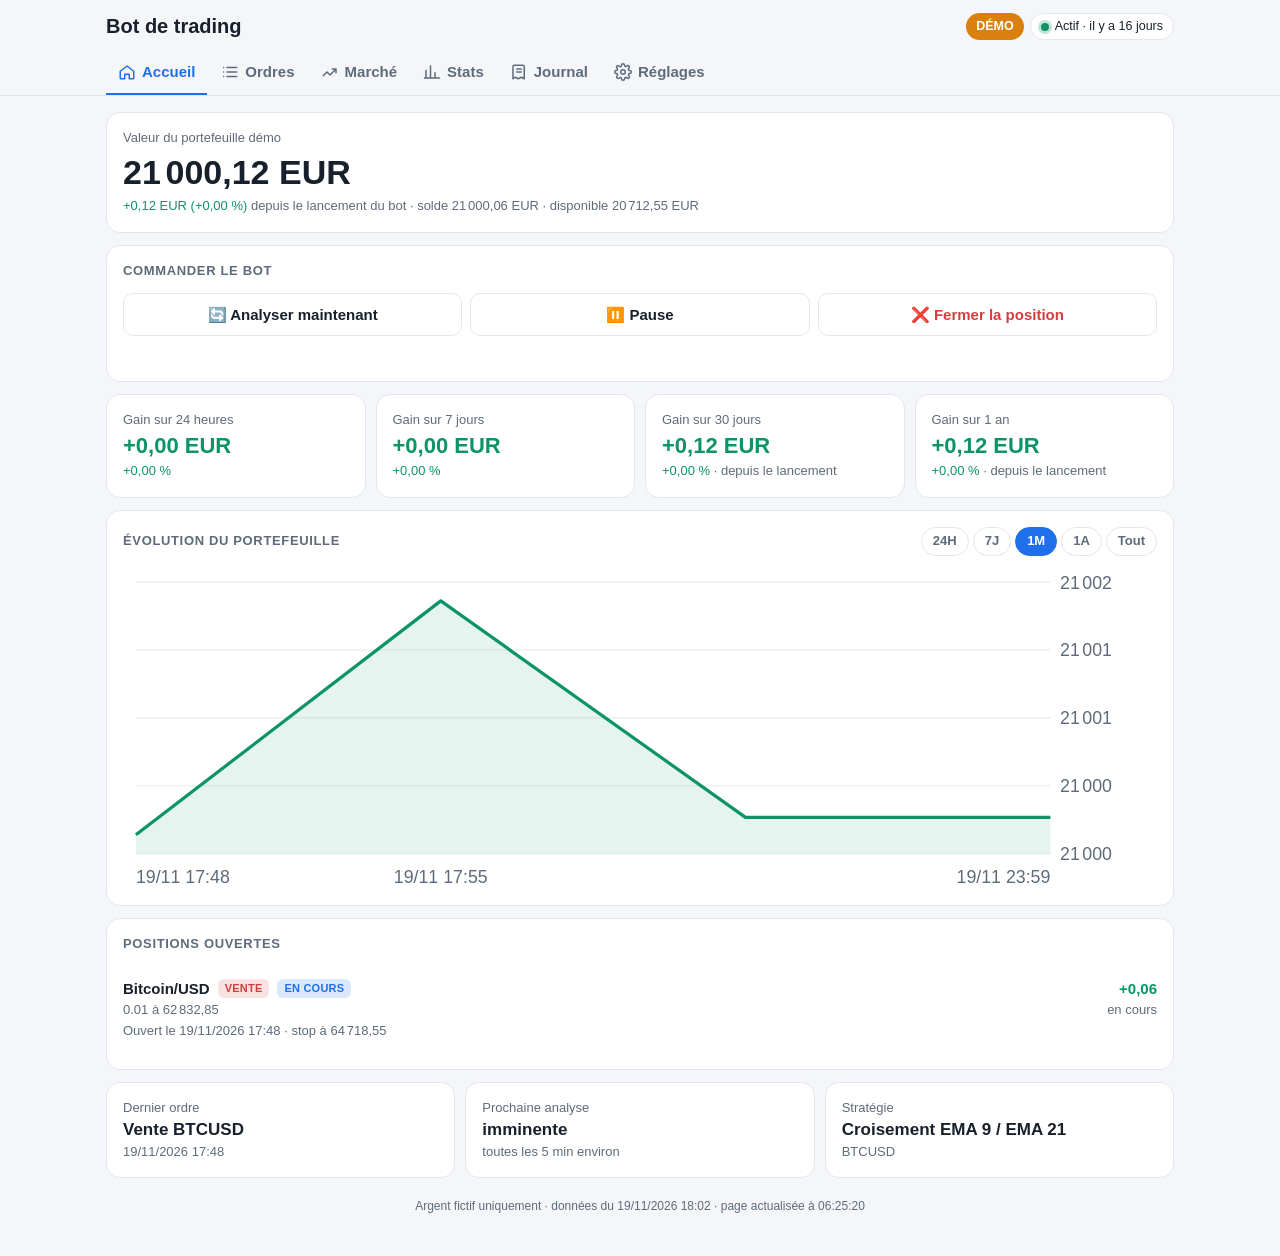
==== index.html @ 095c932a "Redirige la racine du site vers l'application Co-Authored-By: Claude Opus 5.5 <noreply@anthropic.com" ====
<!doctype html>
<html lang="fr">
<head>
<meta charset="utf-8">
<meta name="viewport" content="width=device-width, initial-scale=1">
<title>Bot de trading démo</title>
<meta http-equiv="refresh" content="0; url=docs/">
<script>location.replace("docs/" + location.hash);</script>
<style>body{margin:0;font:16px -apple-system,Segoe UI,Roboto,sans-serif;background:#0d141c;color:#e8edf3;display:grid;place-items:center;min-height:100vh}a{color:#5a9bff}</style>
</head>
<body><p>Ouverture de l'application… <a href="docs/">cliquer ici si rien ne se passe</a></p></body>
</html>
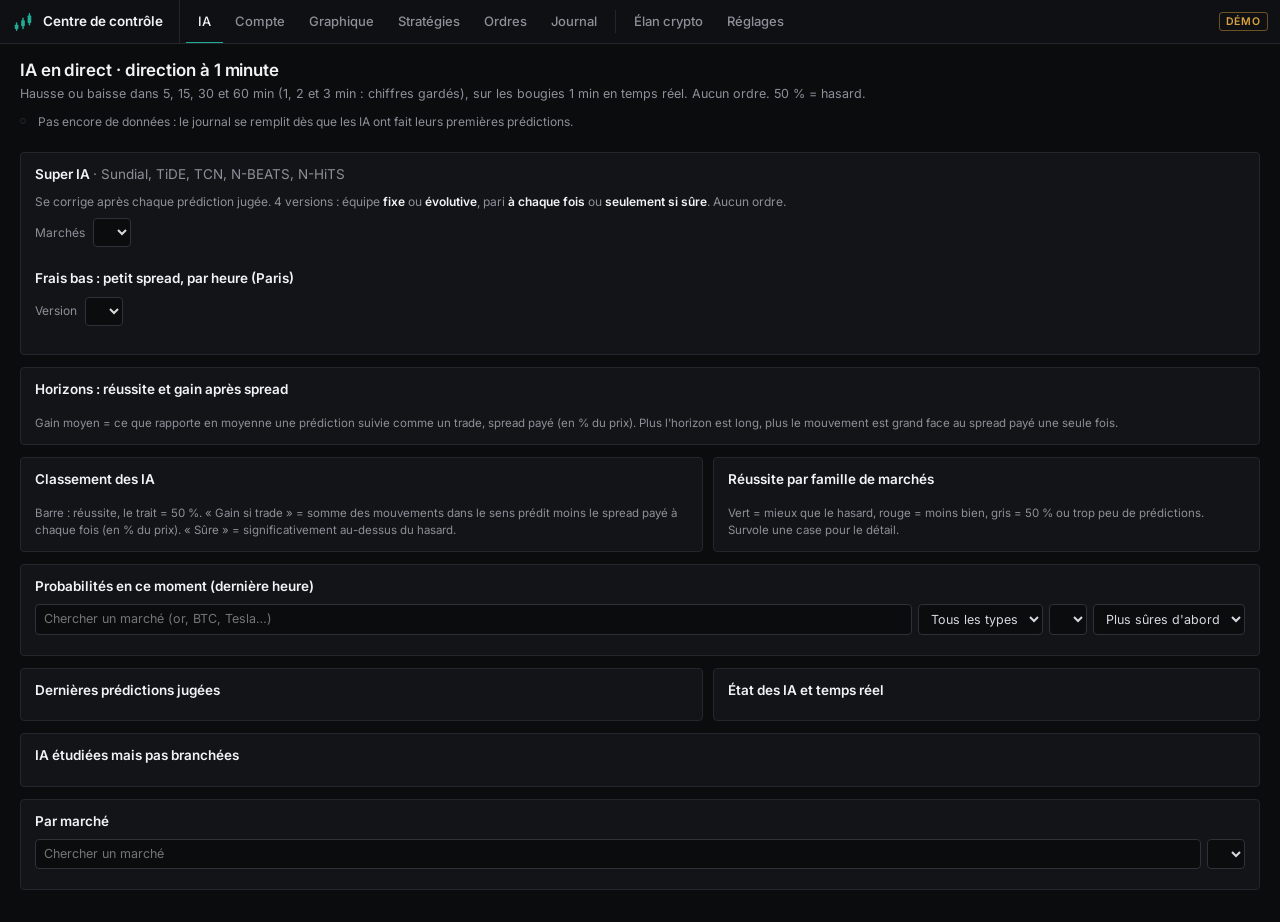
==== commit c104ce22: "Appli renommée « Centre de contrôle » (raccourci « Contrôle »), cache v7 Co-Authored-By: Claude Opus" ====
--- a/index.html
+++ b/index.html
@@ -3,7 +3,7 @@
 <head>
 <meta charset="utf-8">
 <meta name="viewport" content="width=device-width, initial-scale=1">
-<title>Bot de trading démo</title>
+<title>Centre de contrôle</title>
 <meta http-equiv="refresh" content="0; url=docs/">
 <script>location.replace("docs/" + location.hash);</script>
 <style>body{margin:0;font:16px -apple-system,Segoe UI,Roboto,sans-serif;background:#0d141c;color:#e8edf3;display:grid;place-items:center;min-height:100vh}a{color:#5a9bff}</style>
